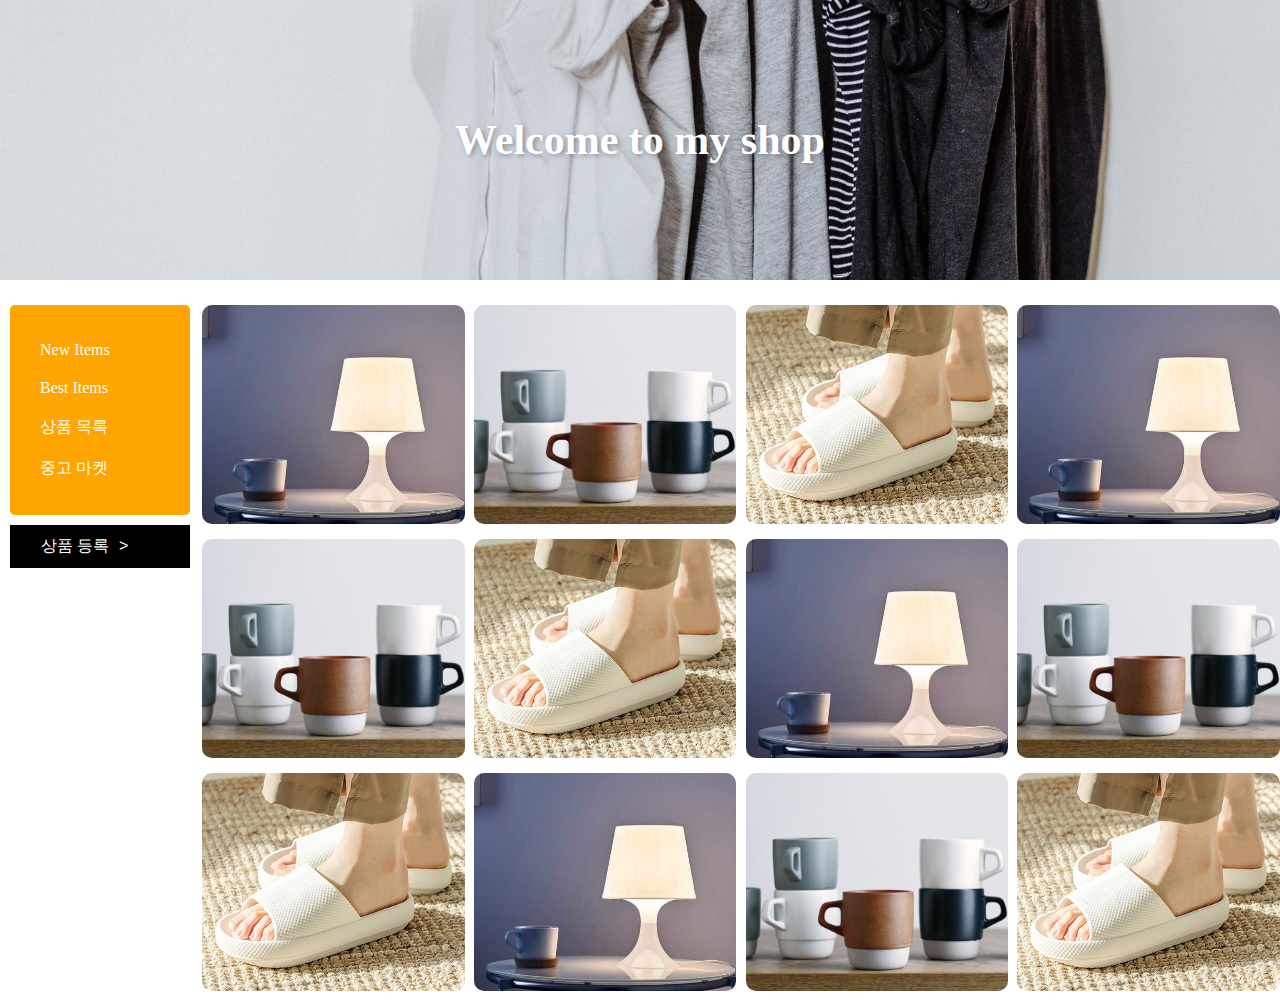
==== 2023-02-20/쇼핑몰/index.html @ 6e722386 "[ADD] 쇼핑몰 전체 페이지 UI 구현" ====
<!doctype html>
<html lang="ko">
<head>
    <meta charset="UTF-8">
    <meta name="viewport"
          content="width=device-width, user-scalable=no, initial-scale=1.0, maximum-scale=1.0, minimum-scale=1.0">
    <meta http-equiv="X-UA-Compatible" content="ie=edge">
    <link rel="stylesheet" href="index.css">
    <title>Welcome to my shop</title>
</head>
<body>
<section class="mainBanner">
    <h1 class="text">Welcome to my shop</h1>
</section>
<section class="itemSection">
    <div class="menuWrap">
        <ul class="menuList">
            <li class="menuItem">New Items</li>
            <li class="menuItem">Best Items</li>
            <li class="menuItem">상품 목록</li>
            <li class="menuItem">중고 마켓</li>
        </ul>
        <button class="addItem">
            상품 등록
            <span class="arrow">></span>
        </button>
    </div>
    <div class="itemWrap">
        <div class="item">
            <div class="imgBox">
                <img src="./img/item1.jpeg" alt="탁상용 조명">
            </div>
            <div class="textBox">
                <p class="textBox_name">탁상용 조명</p>
                <p class="textBox_price">130,000원</p>
            </div>
        </div>
        <div class="item">
            <div class="imgBox">
                <img src="./img/item2.png" alt="머그컵">
            </div>
            <div class="textBox">
                <p class="textBox_name">머그컵</p>
                <p class="textBox_price">25,000원</p>
            </div>
        </div>
        <div class="item">
            <div class="imgBox">
                <img src="./img/item3.jpeg" alt="거실용 실내화">
            </div>
            <div class="textBox">
                <p class="textBox_name">거실용 실내화</p>
                <p class="textBox_price">18,000원</p>
            </div>
        </div>
        <div class="item">
            <div class="imgBox">
                <img src="./img/item1.jpeg" alt="탁상용 조명">
            </div>
            <div class="textBox">
                <p class="textBox_name">탁상용 조명</p>
                <p class="textBox_price">130,000원</p>
            </div>
        </div>
        <div class="item">
            <div class="imgBox">
                <img src="./img/item2.png" alt="머그컵">
            </div>
            <div class="textBox">
                <p class="textBox_name">머그컵</p>
                <p class="textBox_price">25,000원</p>
            </div>
        </div>
        <div class="item">
            <div class="imgBox">
                <img src="./img/item3.jpeg" alt="거실용 실내화">
            </div>
            <div class="textBox">
                <p class="textBox_name">거실용 실내화</p>
                <p class="textBox_price">18,000원</p>
            </div>
        </div>
        <div class="item">
            <div class="imgBox">
                <img src="./img/item1.jpeg" alt="탁상용 조명">
            </div>
            <div class="textBox">
                <p class="textBox_name">탁상용 조명</p>
                <p class="textBox_price">130,000원</p>
            </div>
        </div>
        <div class="item">
            <div class="imgBox">
                <img src="./img/item2.png" alt="머그컵">
            </div>
            <div class="textBox">
                <p class="textBox_name">머그컵</p>
                <p class="textBox_price">25,000원</p>
            </div>
        </div>
        <div class="item">
            <div class="imgBox">
                <img src="./img/item3.jpeg" alt="거실용 실내화">
            </div>
            <div class="textBox">
                <p class="textBox_name">거실용 실내화</p>
                <p class="textBox_price">18,000원</p>
            </div>
        </div>
        <div class="item">
            <div class="imgBox">
                <img src="./img/item1.jpeg" alt="탁상용 조명">
            </div>
            <div class="textBox">
                <p class="textBox_name">탁상용 조명</p>
                <p class="textBox_price">130,000원</p>
            </div>
        </div>
        <div class="item">
            <div class="imgBox">
                <img src="./img/item2.png" alt="머그컵">
            </div>
            <div class="textBox">
                <p class="textBox_name">머그컵</p>
                <p class="textBox_price">25,000원</p>
            </div>
        </div>
        <div class="item">
            <div class="imgBox">
                <img src="./img/item3.jpeg" alt="거실용 실내화">
            </div>
            <div class="textBox">
                <p class="textBox_name">거실용 실내화</p>
                <p class="textBox_price">18,000원</p>
            </div>
        </div>
    </div>
</section>
</body>
</html>
---- 2023-02-20/쇼핑몰/index.css ----
* {
    box-sizing: border-box;
}

html, body {
    margin: 0;
    padding: 0;
}

.mainBanner {
    width: 100%;
    height: 280px;
    background-image: url("./img/banner.jpg");
    background-size: cover;
    display: flex;
    justify-content: center;
    align-items: center;
}

.mainBanner .text {
    font-size: 42px;
    font-weight: 700;
    color: white;
    text-shadow: 2px 2px 5px rgba(0, 0, 0, 0.3);
    animation: titleText 0.8s ease-in-out;
}

@keyframes titleText {
    0% {
        transform: translateY(70px);
        opacity: 0;
    }
    92% {
        transform: translateY(-10px);
    }
    100% {
        transform: translateY(0);
        opacity: 1;
    }
}

.itemSection {
    display: flex;
    margin-top: 25px;
    flex-direction: row;
    justify-content: space-between;
    align-items: flex-start;
}

.menuWrap {
    width: 200px;
    margin: 0 12px 10px 10px;
}

.menuList {
    width: 180px;
    height: 210px;
    padding: 20px;
    margin: 0 0 10px 0;
    background-color: orange;
    border-radius: 5px;
    display: flex;
    flex-direction: column;
    justify-content: center;
    align-items: flex-start;
}

.menuItem {
    width: 100%;
    padding: 10px;
    color: white;
    list-style: none;
    cursor: pointer;
}

.addItem {
    width: 100%;
    padding: 10px 30px;
    background-color: black;
    color: white;
    border: 1px solid black;
    font-size: 16px;
    text-align: start;
    cursor: pointer;
}

.addItem .arrow {
    padding-left: 5px;
}

.addItem:hover {
    background-color: white;
    color: black;
    border: 1px solid black;
    transition: 0.4s ease-in-out 0.15s;
}

.addItem:hover .arrow {
    transform: translateX(30px);
}

.itemWrap {
    display: flex;
    flex-direction: row;
    justify-content: space-between;
    align-items: flex-start;
    flex-wrap: wrap;
}

.item {
    width: calc(25% - 7px);
    aspect-ratio: 6 / 5;
    position: relative;
    overflow: hidden;
    border-radius: 10px;
    margin-bottom: 15px;
    cursor: pointer;
}

.imgBox {
    width: 100%;
    height: 100%;
}

.imgBox img {
    width: 100%;
    height: 100%;
    object-fit: cover;
}

.textBox {
    width: 100%;
    height: 100%;
    padding: 20px;
    position: absolute;
    top: 0;
    left: 0;
    display: flex;
    flex-direction: column;
    justify-content: flex-end;
    align-items: flex-start;
}

.textBox p {
    color: white;
    margin: 5px 0 0;
    z-index: 3;
}

.textBox_name {
    font-size: 22px;
    font-weight: 500;
    opacity: 0;
    transform: translateY(40px);
}

.textBox_price {
    font-size: 16px;
    font-weight: 400;
    opacity: 0;
    transform: translateY(40px);
}

.item:after {
    content: '';
    display: block;
    width: 100%;
    height: 100%;
    background-color: rgba(0, 0, 0, 0.2);
    position: absolute;
    top: 0;
    left: 0;
    z-index: 2;
    opacity: 0;
}

.item:hover:after {
    opacity: 1;
}

.item:hover .imgBox img {
    transform: scale(1.1);
    filter: blur(3px);
}

.item:hover .textBox_name {
    opacity: 1;
    transform: translateY(0);
}

.item:hover .textBox_price {
    opacity: 1;
    transform: translateY(0);
}

.item:after,
.item .imgBox img,
.item .textBox_name,
.item .textBox_price {
    transition: all 0.4s ease-in-out;
}

.item .textBox_price {
    transition: all 0.4s ease-in-out 0.15s;
}
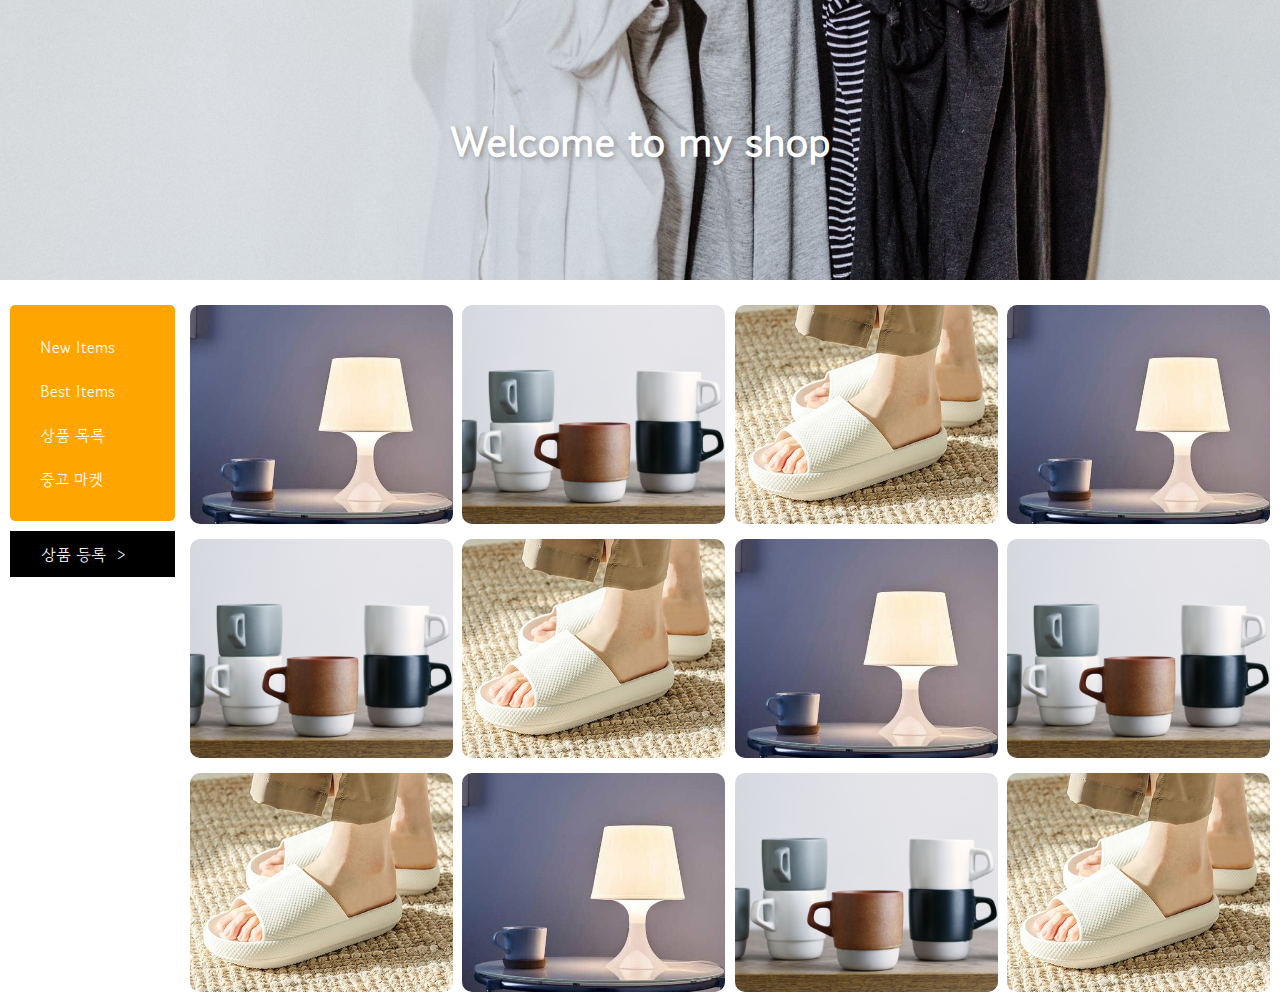
==== commit 64ec1745: "[ADD] 쇼핑몰 반응형 페이지 구현 및 폰트, transition 효과 추가" ====
--- a/2023-02-20/쇼핑몰/index.html
+++ b/2023-02-20/쇼핑몰/index.html
@@ -12,129 +12,130 @@
 <section class="mainBanner">
     <h1 class="text">Welcome to my shop</h1>
 </section>
-<section class="itemSection">
-    <div class="menuWrap">
-        <ul class="menuList">
-            <li class="menuItem">New Items</li>
-            <li class="menuItem">Best Items</li>
-            <li class="menuItem">상품 목록</li>
-            <li class="menuItem">중고 마켓</li>
-        </ul>
-        <button class="addItem">
-            상품 등록
-            <span class="arrow">></span>
-        </button>
-    </div>
-    <div class="itemWrap">
-        <div class="item">
-            <div class="imgBox">
-                <img src="./img/item1.jpeg" alt="탁상용 조명">
+<div class="container">
+    <section class="itemSection">
+        <div class="menuWrap">
+            <ul class="menuList">
+                <li class="menuItem"><a>New Items</a></li>
+                <li class="menuItem"><a>Best Items</a></li>
+                <li class="menuItem"><a>상품 목록</a></li>
+                <li class="menuItem"><a>중고 마켓</a></li>
+            </ul>
+            <button class="addItem">
+                상품 등록<span class="arrow">></span>
+            </button>
+        </div>
+        <div class="itemWrap">
+            <div class="item">
+                <div class="imgBox">
+                    <img src="./img/item1.jpeg" alt="탁상용 조명">
+                </div>
+                <div class="textBox">
+                    <p class="textBox_name">탁상용 조명</p>
+                    <p class="textBox_price">130,000원</p>
+                </div>
             </div>
-            <div class="textBox">
-                <p class="textBox_name">탁상용 조명</p>
-                <p class="textBox_price">130,000원</p>
+            <div class="item">
+                <div class="imgBox">
+                    <img src="./img/item2.png" alt="머그컵">
+                </div>
+                <div class="textBox">
+                    <p class="textBox_name">머그컵</p>
+                    <p class="textBox_price">25,000원</p>
+                </div>
+            </div>
+            <div class="item">
+                <div class="imgBox">
+                    <img src="./img/item3.jpeg" alt="거실용 실내화">
+                </div>
+                <div class="textBox">
+                    <p class="textBox_name">거실용 실내화</p>
+                    <p class="textBox_price">18,000원</p>
+                </div>
+            </div>
+            <div class="item">
+                <div class="imgBox">
+                    <img src="./img/item1.jpeg" alt="탁상용 조명">
+                </div>
+                <div class="textBox">
+                    <p class="textBox_name">탁상용 조명</p>
+                    <p class="textBox_price">130,000원</p>
+                </div>
+            </div>
+            <div class="item">
+                <div class="imgBox">
+                    <img src="./img/item2.png" alt="머그컵">
+                </div>
+                <div class="textBox">
+                    <p class="textBox_name">머그컵</p>
+                    <p class="textBox_price">25,000원</p>
+                </div>
+            </div>
+            <div class="item">
+                <div class="imgBox">
+                    <img src="./img/item3.jpeg" alt="거실용 실내화">
+                </div>
+                <div class="textBox">
+                    <p class="textBox_name">거실용 실내화</p>
+                    <p class="textBox_price">18,000원</p>
+                </div>
+            </div>
+            <div class="item">
+                <div class="imgBox">
+                    <img src="./img/item1.jpeg" alt="탁상용 조명">
+                </div>
+                <div class="textBox">
+                    <p class="textBox_name">탁상용 조명</p>
+                    <p class="textBox_price">130,000원</p>
+                </div>
+            </div>
+            <div class="item">
+                <div class="imgBox">
+                    <img src="./img/item2.png" alt="머그컵">
+                </div>
+                <div class="textBox">
+                    <p class="textBox_name">머그컵</p>
+                    <p class="textBox_price">25,000원</p>
+                </div>
+            </div>
+            <div class="item">
+                <div class="imgBox">
+                    <img src="./img/item3.jpeg" alt="거실용 실내화">
+                </div>
+                <div class="textBox">
+                    <p class="textBox_name">거실용 실내화</p>
+                    <p class="textBox_price">18,000원</p>
+                </div>
+            </div>
+            <div class="item">
+                <div class="imgBox">
+                    <img src="./img/item1.jpeg" alt="탁상용 조명">
+                </div>
+                <div class="textBox">
+                    <p class="textBox_name">탁상용 조명</p>
+                    <p class="textBox_price">130,000원</p>
+                </div>
+            </div>
+            <div class="item">
+                <div class="imgBox">
+                    <img src="./img/item2.png" alt="머그컵">
+                </div>
+                <div class="textBox">
+                    <p class="textBox_name">머그컵</p>
+                    <p class="textBox_price">25,000원</p>
+                </div>
+            </div>
+            <div class="item">
+                <div class="imgBox">
+                    <img src="./img/item3.jpeg" alt="거실용 실내화">
+                </div>
+                <div class="textBox">
+                    <p class="textBox_name">거실용 실내화</p>
+                    <p class="textBox_price">18,000원</p>
+                </div>
             </div>
         </div>
-        <div class="item">
-            <div class="imgBox">
-                <img src="./img/item2.png" alt="머그컵">
-            </div>
-            <div class="textBox">
-                <p class="textBox_name">머그컵</p>
-                <p class="textBox_price">25,000원</p>
-            </div>
-        </div>
-        <div class="item">
-            <div class="imgBox">
-                <img src="./img/item3.jpeg" alt="거실용 실내화">
-            </div>
-            <div class="textBox">
-                <p class="textBox_name">거실용 실내화</p>
-                <p class="textBox_price">18,000원</p>
-            </div>
-        </div>
-        <div class="item">
-            <div class="imgBox">
-                <img src="./img/item1.jpeg" alt="탁상용 조명">
-            </div>
-            <div class="textBox">
-                <p class="textBox_name">탁상용 조명</p>
-                <p class="textBox_price">130,000원</p>
-            </div>
-        </div>
-        <div class="item">
-            <div class="imgBox">
-                <img src="./img/item2.png" alt="머그컵">
-            </div>
-            <div class="textBox">
-                <p class="textBox_name">머그컵</p>
-                <p class="textBox_price">25,000원</p>
-            </div>
-        </div>
-        <div class="item">
-            <div class="imgBox">
-                <img src="./img/item3.jpeg" alt="거실용 실내화">
-            </div>
-            <div class="textBox">
-                <p class="textBox_name">거실용 실내화</p>
-                <p class="textBox_price">18,000원</p>
-            </div>
-        </div>
-        <div class="item">
-            <div class="imgBox">
-                <img src="./img/item1.jpeg" alt="탁상용 조명">
-            </div>
-            <div class="textBox">
-                <p class="textBox_name">탁상용 조명</p>
-                <p class="textBox_price">130,000원</p>
-            </div>
-        </div>
-        <div class="item">
-            <div class="imgBox">
-                <img src="./img/item2.png" alt="머그컵">
-            </div>
-            <div class="textBox">
-                <p class="textBox_name">머그컵</p>
-                <p class="textBox_price">25,000원</p>
-            </div>
-        </div>
-        <div class="item">
-            <div class="imgBox">
-                <img src="./img/item3.jpeg" alt="거실용 실내화">
-            </div>
-            <div class="textBox">
-                <p class="textBox_name">거실용 실내화</p>
-                <p class="textBox_price">18,000원</p>
-            </div>
-        </div>
-        <div class="item">
-            <div class="imgBox">
-                <img src="./img/item1.jpeg" alt="탁상용 조명">
-            </div>
-            <div class="textBox">
-                <p class="textBox_name">탁상용 조명</p>
-                <p class="textBox_price">130,000원</p>
-            </div>
-        </div>
-        <div class="item">
-            <div class="imgBox">
-                <img src="./img/item2.png" alt="머그컵">
-            </div>
-            <div class="textBox">
-                <p class="textBox_name">머그컵</p>
-                <p class="textBox_price">25,000원</p>
-            </div>
-        </div>
-        <div class="item">
-            <div class="imgBox">
-                <img src="./img/item3.jpeg" alt="거실용 실내화">
-            </div>
-            <div class="textBox">
-                <p class="textBox_name">거실용 실내화</p>
-                <p class="textBox_price">18,000원</p>
-            </div>
-        </div>
-    </div>
-</section>
+    </section>
+</div>
 </body>
 </html>
--- a/2023-02-20/쇼핑몰/index.css
+++ b/2023-02-20/쇼핑몰/index.css
@@ -1,5 +1,8 @@
+@import url('https://fonts.googleapis.com/css2?family=Gowun+Dodum&family=Hahmlet&display=swap');
+
 * {
     box-sizing: border-box;
+    font-family: 'Gowun Dodum', sans-serif;
 }
 
 html, body {
@@ -7,12 +10,17 @@
     padding: 0;
 }
 
+a {
+    text-decoration: none;
+}
+
 .mainBanner {
     width: 100%;
     height: 280px;
     background-image: url("./img/banner.jpg");
     background-size: cover;
     display: flex;
+    flex-direction: row;
     justify-content: center;
     align-items: center;
 }
@@ -39,67 +47,69 @@
     }
 }
 
+.container {
+    display: flex;
+    flex-direction: row;
+    justify-content: center;
+    align-items: flex-start;
+}
+
 .itemSection {
-    display: flex;
+    width: 100%;
+    max-width: 1320px;
+    padding: 0 10px;
     margin-top: 25px;
+    display: flex;
     flex-direction: row;
     justify-content: space-between;
     align-items: flex-start;
 }
 
 .menuWrap {
-    width: 200px;
-    margin: 0 12px 10px 10px;
+    width: 180px;
+    padding: 0 15px 10px 0;
 }
 
 .menuList {
-    width: 180px;
-    height: 210px;
     padding: 20px;
-    margin: 0 0 10px 0;
+    margin: 0;
     background-color: orange;
     border-radius: 5px;
-    display: flex;
-    flex-direction: column;
-    justify-content: center;
-    align-items: flex-start;
 }
 
 .menuItem {
-    width: 100%;
-    padding: 10px;
     color: white;
     list-style: none;
+}
+
+.menuItem a {
+    display: block;
+    padding: 10px;
     cursor: pointer;
+    transition: all 0.12s ease-in-out;
 }
 
 .addItem {
     width: 100%;
     padding: 10px 30px;
+    margin-top: 10px;
     background-color: black;
     color: white;
     border: 1px solid black;
     font-size: 16px;
     text-align: start;
     cursor: pointer;
+    transition: all 0.3s ease-in-out;
 }
 
 .addItem .arrow {
-    padding-left: 5px;
-}
-
-.addItem:hover {
-    background-color: white;
-    color: black;
-    border: 1px solid black;
-    transition: 0.4s ease-in-out 0.15s;
-}
-
-.addItem:hover .arrow {
-    transform: translateX(30px);
+    padding-left: 10px;
+    display: inline-block;
+    transition: all 0.3s ease-in-out;
 }
 
 .itemWrap {
+    width: calc(100% - 180px);
     display: flex;
     flex-direction: row;
     justify-content: space-between;
@@ -139,12 +149,12 @@
     flex-direction: column;
     justify-content: flex-end;
     align-items: flex-start;
+    z-index: 3;
 }
 
 .textBox p {
     color: white;
     margin: 5px 0 0;
-    z-index: 3;
 }
 
 .textBox_name {
@@ -174,25 +184,6 @@
     opacity: 0;
 }
 
-.item:hover:after {
-    opacity: 1;
-}
-
-.item:hover .imgBox img {
-    transform: scale(1.1);
-    filter: blur(3px);
-}
-
-.item:hover .textBox_name {
-    opacity: 1;
-    transform: translateY(0);
-}
-
-.item:hover .textBox_price {
-    opacity: 1;
-    transform: translateY(0);
-}
-
 .item:after,
 .item .imgBox img,
 .item .textBox_name,
@@ -204,3 +195,167 @@
     transition: all 0.4s ease-in-out 0.15s;
 }
 
+@media screen and (max-width: 767px) {
+    /* mobile */
+    .mainBanner {
+        height: 160px;
+    }
+
+    .mainBanner .text {
+        font-size: 26px;
+    }
+
+    .itemSection {
+        flex-direction: column;
+        padding: 0;
+        margin: 0;
+    }
+
+    .menuWrap {
+        width: 100%;
+        padding: 0;
+    }
+
+    .menuList {
+        padding: 0;
+        display: flex;
+        flex-direction: row;
+        justify-content: center;
+        align-items: center;
+        border-radius: 0;
+    }
+
+    .menuItem a {
+        font-size: 14px;
+        padding: 12px 15px;
+    }
+
+    .addItem {
+        display: none;
+    }
+
+    .itemWrap {
+        width: 100%;
+        margin-top: 12px;
+        padding: 0 10px
+    }
+
+    .item {
+        width: calc(50% - 7px);
+        height: auto;
+        aspect-ratio: unset;
+        overflow: hidden;
+        border: 1px solid #dddddd;
+    }
+
+    .imgBox {
+        aspect-ratio: 6/5;
+    }
+
+    .item:after {
+        display: none;
+    }
+
+    .textBox {
+        width: 100%;
+        height: auto;
+        padding: 5px 15px 15px 15px;
+        position: relative;
+    }
+
+    .textBox p {
+        color: black;
+    }
+
+    .textBox_name {
+        font-size: 18px;
+        opacity: 1;
+        transform: translateY(0);
+    }
+
+    .textBox_price {
+        font-size: 12px;
+        opacity: 1;
+        transform: translateY(0);
+    }
+}
+
+@media screen and (min-width: 768px) and (max-width: 1023px) {
+    /* tablet */
+    .item {
+        width: calc(50% - 7px);
+        height: auto;
+        aspect-ratio: unset;
+        overflow: hidden;
+        border: 1px solid #dddddd;
+    }
+
+    .imgBox {
+        aspect-ratio: 6/5;
+    }
+
+    .item:after {
+        display: none;
+    }
+
+    .textBox {
+        width: 100%;
+        height: auto;
+        padding: 5px 15px 15px 15px;
+        position: relative;
+    }
+
+    .textBox p {
+        color: black;
+    }
+
+    .textBox_name {
+        font-size: 18px;
+        opacity: 1;
+        transform: translateY(0);
+    }
+
+    .textBox_price {
+        font-size: 12px;
+        opacity: 1;
+        transform: translateY(0);
+    }
+}
+
+@media screen and (min-width: 1024px) {
+    /* PC */
+    .menuItem a:hover {
+        background-color: #ff9100;
+        border-radius: 5px;
+        padding-left: 17px;
+    }
+
+    .addItem:hover {
+        background-color: white;
+        color: #313131;
+        border: 1px solid black;
+    }
+
+    .addItem:hover .arrow {
+        transform: translateX(30px);
+    }
+
+    .item:hover:after {
+        opacity: 1;
+    }
+
+    .item:hover .imgBox img {
+        transform: scale(1.1);
+        filter: blur(3px);
+    }
+
+    .item:hover .textBox_name {
+        opacity: 1;
+        transform: translateY(0);
+    }
+
+    .item:hover .textBox_price {
+        opacity: 1;
+        transform: translateY(0);
+    }
+}
